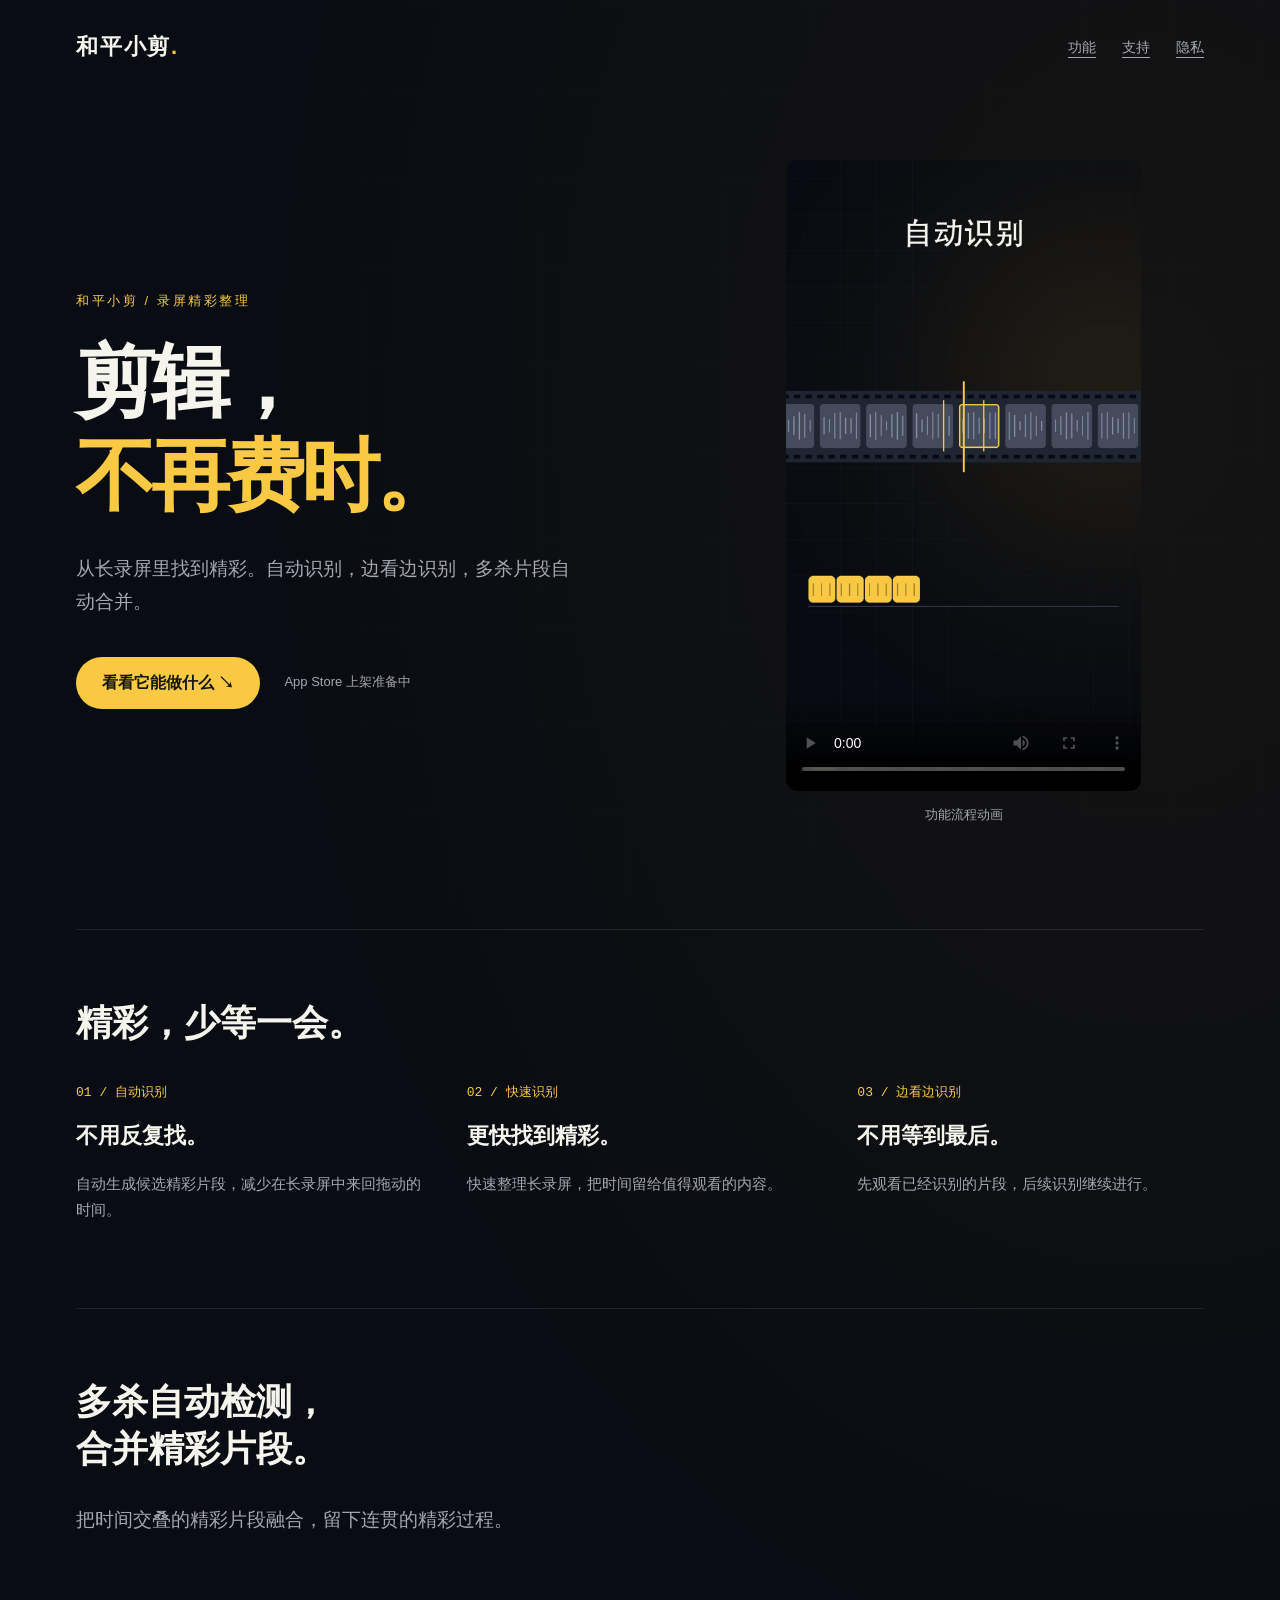
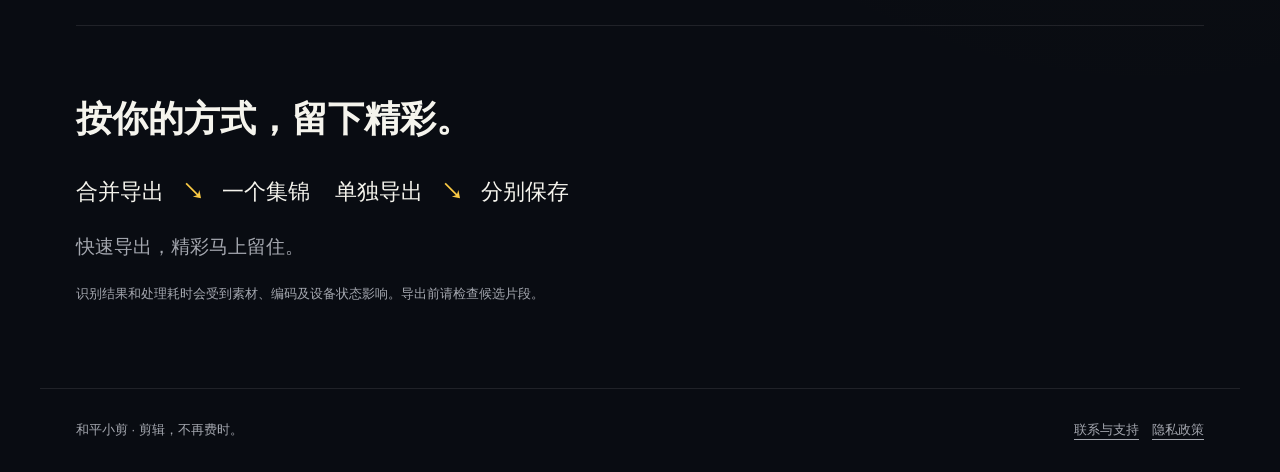
==== index.html @ c0dd71f7 "Publish Peace Highlights product support and privacy website" ====
<!doctype html><html lang="zh-CN"><head><meta charset="utf-8"><meta name="viewport" content="width=device-width,initial-scale=1"><meta name="theme-color" content="#090c12"><meta name="description" content="自动识别精彩，边看边识别，多杀片段自动合并。和平小剪产品介绍与支持。"><title>和平小剪｜剪辑，不再费时。</title><link rel="stylesheet" href="style.css"></head><body><nav><a class="brand" href="./">和平小剪<span style="color:var(--gold)">.</span></a><div class="links"><a href="./#features">功能</a><a href="support.html">支持</a><a href="privacy.html">隐私</a></div></nav><main><section class="hero"><div><div class="eyebrow">和平小剪 / 录屏精彩整理</div><h1>剪辑，<br><em>不再费时。</em></h1><p class="lead">从长录屏里找到精彩。自动识别，边看边识别，多杀片段自动合并。</p><div class="actions"><a class="button" href="#features">看看它能做什么 ↘</a><span class="status">App Store 上架准备中</span></div></div><div><video controls playsinline preload="metadata" poster="assets/poster.jpg" aria-label="和平小剪功能宣传动画"><source src="assets/promo.mp4" type="video/mp4">你的浏览器暂不支持视频播放。</video><p class="mini" style="text-align:center">功能流程动画</p></div></section><section id="features" class="section"><h2>精彩，少等一会。</h2><div class="feature-grid"><article class="feature"><span class="num">01 / 自动识别</span><h3>不用反复找。</h3><p>自动生成候选精彩片段，减少在长录屏中来回拖动的时间。</p></article><article class="feature"><span class="num">02 / 快速识别</span><h3>更快找到精彩。</h3><p>快速整理长录屏，把时间留给值得观看的内容。</p></article><article class="feature"><span class="num">03 / 边看边识别</span><h3>不用等到最后。</h3><p>先观看已经识别的片段，后续识别继续进行。</p></article></div></section><section class="section"><h2>多杀自动检测，<br>合并精彩片段。</h2><p class="lead">把时间交叠的精彩片段融合，留下连贯的精彩过程。</p></section><section class="section"><h2>按你的方式，留下精彩。</h2><div class="export"><span>合并导出 <b>↘</b> 一个集锦</span><span>单独导出 <b>↘</b> 分别保存</span></div><p class="lead">快速导出，精彩马上留住。</p><p class="mini">识别结果和处理耗时会受到素材、编码及设备状态影响。导出前请检查候选片段。</p></section></main><footer><span>和平小剪 · 剪辑，不再费时。</span><span><a href="support.html">联系与支持</a>　<a href="privacy.html">隐私政策</a></span></footer></body></html>
---- style.css ----
@charset "UTF-8";:root{--gold:#f9c944;--muted:#a4a7af;--ink:#090c12;--line:#ffffff18}*{box-sizing:border-box}html{scroll-behavior:smooth}body{margin:0;color:#f5f4ed;background:radial-gradient(ellipse at 90% 20%,#8b602318,transparent 55%),#090c12;font-family:-apple-system,BlinkMacSystemFont,"PingFang SC",sans-serif;line-height:1.75}body:before{content:"";position:fixed;inset:0;pointer-events:none;background-image:linear-gradient(#ffffff03 1px,transparent 1px),linear-gradient(90deg,#ffffff03 1px,transparent 1px);background-size:90px 90px;z-index:-1}a{color:inherit;text-underline-offset:5px}a:hover{color:var(--gold)}nav{max-width:1200px;margin:auto;padding:28px 36px;display:flex;justify-content:space-between;align-items:center;gap:20px}nav .brand{font-weight:700;font-size:22px;text-decoration:none;letter-spacing:.08em}nav .links{display:flex;gap:26px;font-size:14px;color:var(--muted)}main{max-width:1200px;margin:auto;padding:0 36px}.hero{display:grid;grid-template-columns:1.2fr 1fr;gap:70px;align-items:center;min-height:760px;padding:65px 0 90px}.eyebrow{color:var(--gold);font-size:13px;letter-spacing:.2em}h1{font-size:clamp(48px,6.2vw,86px);line-height:1.18;letter-spacing:-.05em;margin:22px 0 30px;font-weight:650}h1 em{color:var(--gold);font-style:normal}.lead{font-size:19px;color:var(--muted);max-width:500px}.actions{display:flex;gap:24px;align-items:center;flex-wrap:wrap;margin-top:38px}.button{display:inline-block;border-radius:99px;background:var(--gold);color:#17160f;padding:12px 26px;text-decoration:none;font-weight:650}.button:hover{color:#17160f;background:#ffdc75}.status{font-size:13px;color:var(--muted)}video{display:block;width:min(100%,355px);margin:auto;max-height:680px;background:transparent;object-fit:contain;border-radius:12px}.section{border-top:1px solid var(--line);padding:70px 0}.section h2{font-size:36px;margin:0 0 30px;line-height:1.3}.feature-grid{display:grid;grid-template-columns:repeat(3,1fr);gap:44px}.feature .num{font-family:monospace;color:var(--gold);font-size:13px}.feature h3{font-size:22px;margin:12px 0}.feature p{font-size:15px;color:var(--muted)}.export{display:flex;gap:25px;flex-wrap:wrap}.export span{font-size:22px}.export b{color:var(--gold);padding:0 12px}footer{max-width:1200px;margin:auto;border-top:1px solid var(--line);padding:30px 36px;color:var(--muted);font-size:13px;display:flex;justify-content:space-between;flex-wrap:wrap;gap:20px}.doc{max-width:830px;margin:60px auto 100px}.doc h1{font-size:50px;letter-spacing:-.02em}.doc h2{font-size:24px;margin:40px 0 14px}.doc p,.doc li{color:#c1c4cb}.doc .date{color:var(--gold);font-size:14px}.contact{font-size:22px;word-break:break-all}.notice{border-left:2px solid var(--gold);padding-left:20px}.faq details{padding:22px 0;border-bottom:1px solid var(--line)}summary{cursor:pointer;font-size:19px}.faq p{max-width:720px}.mini{color:var(--muted);font-size:13px}@media(max-width:760px){nav{padding:22px}.links{gap:16px!important}main{padding:0 24px}.hero{grid-template-columns:1fr;gap:45px;padding:55px 0;min-height:0}h1{font-size:58px}.lead{font-size:17px}video{width:80%;max-height:650px}.feature-grid{grid-template-columns:1fr;gap:25px}.section{padding:50px 0}.doc{margin:35px auto 65px}.doc h1{font-size:38px}footer{padding:28px 24px}}@media(prefers-reduced-motion:reduce){html{scroll-behavior:auto}}
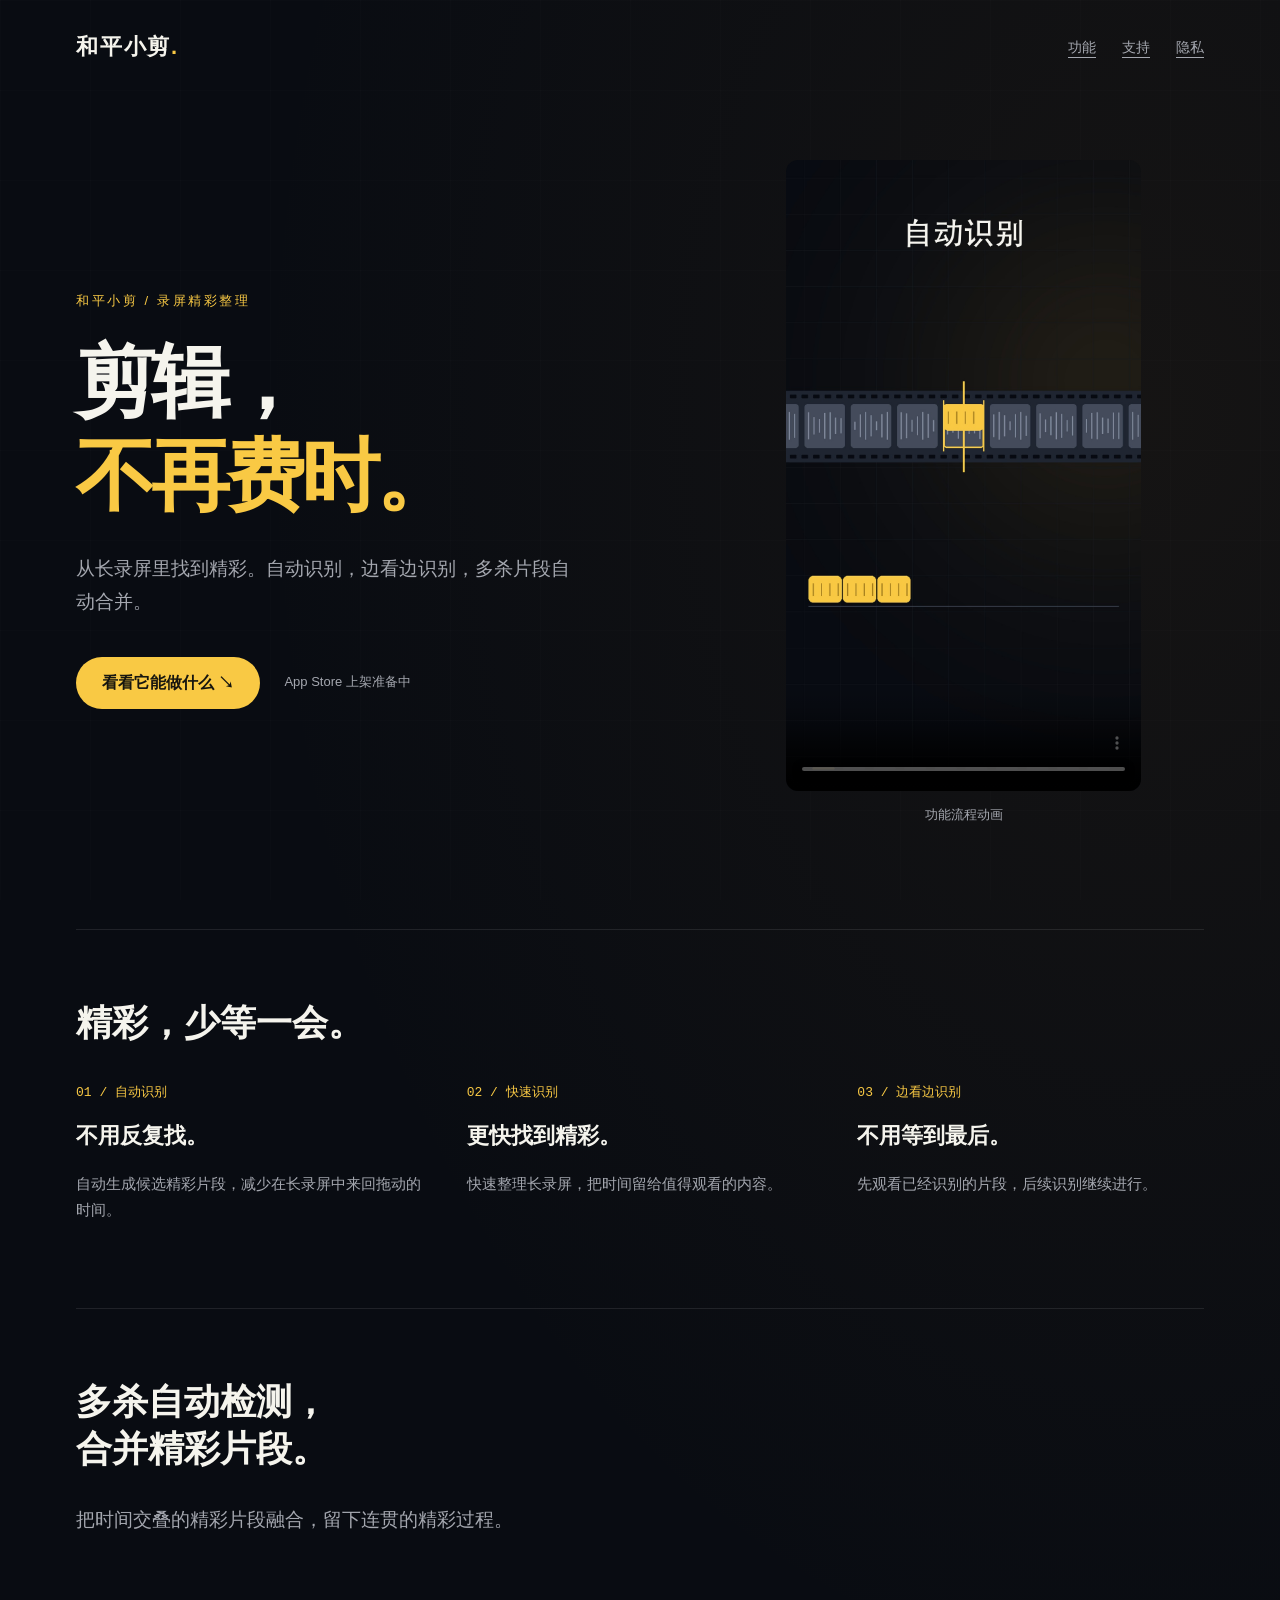
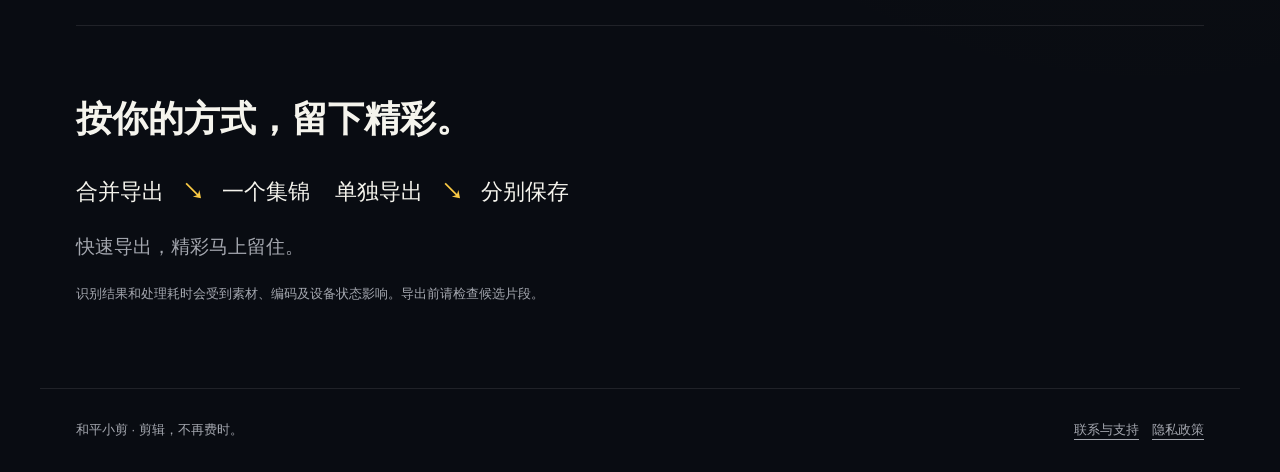
==== commit c6f51bb5: "Align music and animation beats and add continuous progress pitch rise" ====
--- a/index.html
+++ b/index.html
@@ -1 +1 @@
-<!doctype html><html lang="zh-CN"><head><meta charset="utf-8"><meta name="viewport" content="width=device-width,initial-scale=1"><meta name="theme-color" content="#090c12"><meta name="description" content="自动识别精彩，边看边识别，多杀片段自动合并。和平小剪产品介绍与支持。"><title>和平小剪｜剪辑，不再费时。</title><link rel="stylesheet" href="style.css"></head><body><nav><a class="brand" href="./">和平小剪<span style="color:var(--gold)">.</span></a><div class="links"><a href="./#features">功能</a><a href="support.html">支持</a><a href="privacy.html">隐私</a></div></nav><main><section class="hero"><div><div class="eyebrow">和平小剪 / 录屏精彩整理</div><h1>剪辑，<br><em>不再费时。</em></h1><p class="lead">从长录屏里找到精彩。自动识别，边看边识别，多杀片段自动合并。</p><div class="actions"><a class="button" href="#features">看看它能做什么 ↘</a><span class="status">App Store 上架准备中</span></div></div><div><video controls playsinline preload="metadata" poster="assets/poster.jpg" aria-label="和平小剪功能宣传动画"><source src="assets/promo.mp4" type="video/mp4">你的浏览器暂不支持视频播放。</video><p class="mini" style="text-align:center">功能流程动画</p></div></section><section id="features" class="section"><h2>精彩，少等一会。</h2><div class="feature-grid"><article class="feature"><span class="num">01 / 自动识别</span><h3>不用反复找。</h3><p>自动生成候选精彩片段，减少在长录屏中来回拖动的时间。</p></article><article class="feature"><span class="num">02 / 快速识别</span><h3>更快找到精彩。</h3><p>快速整理长录屏，把时间留给值得观看的内容。</p></article><article class="feature"><span class="num">03 / 边看边识别</span><h3>不用等到最后。</h3><p>先观看已经识别的片段，后续识别继续进行。</p></article></div></section><section class="section"><h2>多杀自动检测，<br>合并精彩片段。</h2><p class="lead">把时间交叠的精彩片段融合，留下连贯的精彩过程。</p></section><section class="section"><h2>按你的方式，留下精彩。</h2><div class="export"><span>合并导出 <b>↘</b> 一个集锦</span><span>单独导出 <b>↘</b> 分别保存</span></div><p class="lead">快速导出，精彩马上留住。</p><p class="mini">识别结果和处理耗时会受到素材、编码及设备状态影响。导出前请检查候选片段。</p></section></main><footer><span>和平小剪 · 剪辑，不再费时。</span><span><a href="support.html">联系与支持</a>　<a href="privacy.html">隐私政策</a></span></footer></body></html>+<!doctype html><html lang="zh-CN"><head><meta charset="utf-8"><meta name="viewport" content="width=device-width,initial-scale=1"><meta name="theme-color" content="#090c12"><meta name="description" content="自动识别精彩，边看边识别，多杀片段自动合并。和平小剪产品介绍与支持。"><title>和平小剪｜剪辑，不再费时。</title><link rel="stylesheet" href="style.css"></head><body><nav><a class="brand" href="./">和平小剪<span style="color:var(--gold)">.</span></a><div class="links"><a href="./#features">功能</a><a href="support.html">支持</a><a href="privacy.html">隐私</a></div></nav><main><section class="hero"><div><div class="eyebrow">和平小剪 / 录屏精彩整理</div><h1>剪辑，<br><em>不再费时。</em></h1><p class="lead">从长录屏里找到精彩。自动识别，边看边识别，多杀片段自动合并。</p><div class="actions"><a class="button" href="#features">看看它能做什么 ↘</a><span class="status">App Store 上架准备中</span></div></div><div><video controls playsinline preload="metadata" poster="assets/poster.jpg" aria-label="和平小剪功能宣传动画"><source src="assets/promo.mp4?v=music12" type="video/mp4">你的浏览器暂不支持视频播放。</video><p class="mini" style="text-align:center">功能流程动画</p></div></section><section id="features" class="section"><h2>精彩，少等一会。</h2><div class="feature-grid"><article class="feature"><span class="num">01 / 自动识别</span><h3>不用反复找。</h3><p>自动生成候选精彩片段，减少在长录屏中来回拖动的时间。</p></article><article class="feature"><span class="num">02 / 快速识别</span><h3>更快找到精彩。</h3><p>快速整理长录屏，把时间留给值得观看的内容。</p></article><article class="feature"><span class="num">03 / 边看边识别</span><h3>不用等到最后。</h3><p>先观看已经识别的片段，后续识别继续进行。</p></article></div></section><section class="section"><h2>多杀自动检测，<br>合并精彩片段。</h2><p class="lead">把时间交叠的精彩片段融合，留下连贯的精彩过程。</p></section><section class="section"><h2>按你的方式，留下精彩。</h2><div class="export"><span>合并导出 <b>↘</b> 一个集锦</span><span>单独导出 <b>↘</b> 分别保存</span></div><p class="lead">快速导出，精彩马上留住。</p><p class="mini">识别结果和处理耗时会受到素材、编码及设备状态影响。导出前请检查候选片段。</p></section></main><footer><span>和平小剪 · 剪辑，不再费时。</span><span><a href="support.html">联系与支持</a>　<a href="privacy.html">隐私政策</a></span></footer></body></html>
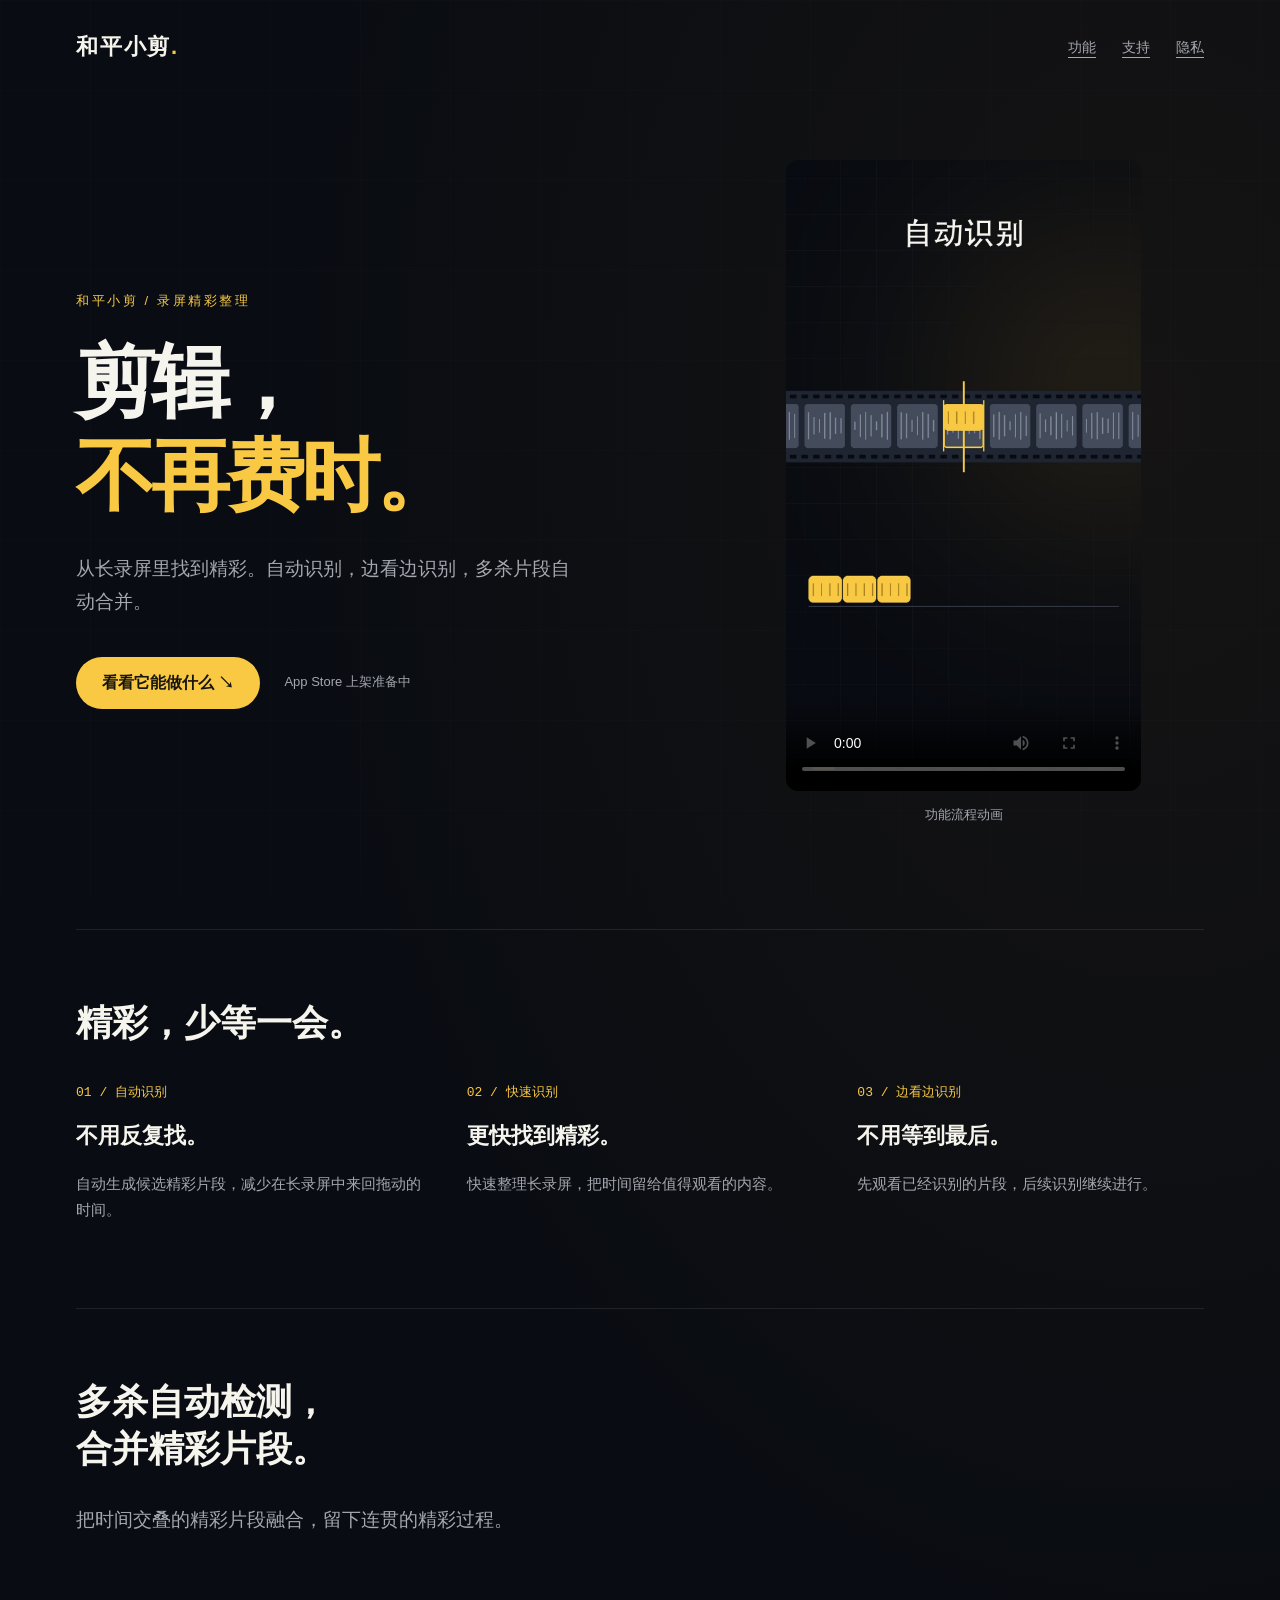
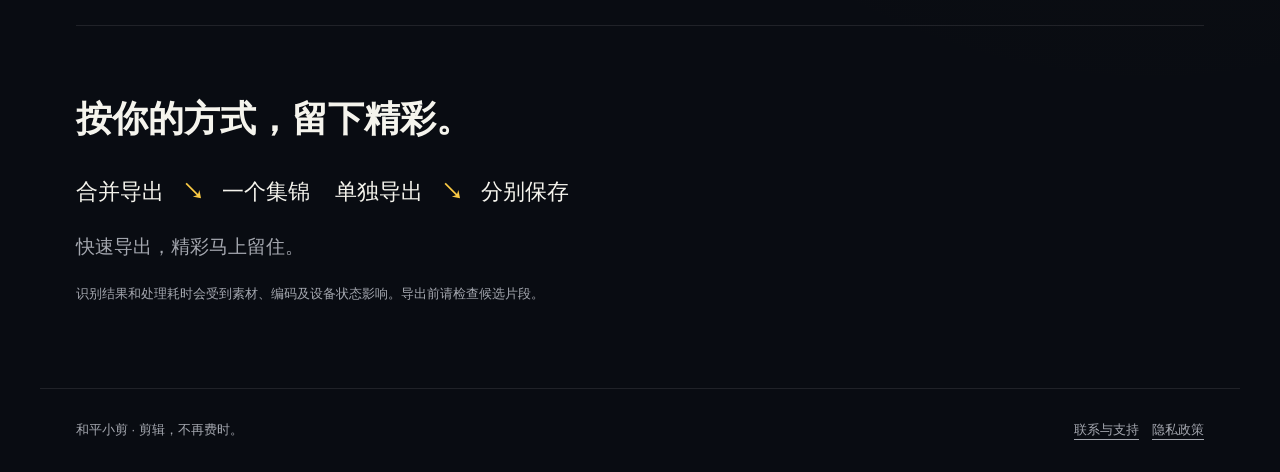
==== commit d05d96ee: "Differentiate the three progress sounds and soften recurring instruments" ====
--- a/index.html
+++ b/index.html
@@ -1 +1 @@
-<!doctype html><html lang="zh-CN"><head><meta charset="utf-8"><meta name="viewport" content="width=device-width,initial-scale=1"><meta name="theme-color" content="#090c12"><meta name="description" content="自动识别精彩，边看边识别，多杀片段自动合并。和平小剪产品介绍与支持。"><title>和平小剪｜剪辑，不再费时。</title><link rel="stylesheet" href="style.css"></head><body><nav><a class="brand" href="./">和平小剪<span style="color:var(--gold)">.</span></a><div class="links"><a href="./#features">功能</a><a href="support.html">支持</a><a href="privacy.html">隐私</a></div></nav><main><section class="hero"><div><div class="eyebrow">和平小剪 / 录屏精彩整理</div><h1>剪辑，<br><em>不再费时。</em></h1><p class="lead">从长录屏里找到精彩。自动识别，边看边识别，多杀片段自动合并。</p><div class="actions"><a class="button" href="#features">看看它能做什么 ↘</a><span class="status">App Store 上架准备中</span></div></div><div><video controls playsinline preload="metadata" poster="assets/poster.jpg" aria-label="和平小剪功能宣传动画"><source src="assets/promo.mp4?v=music12" type="video/mp4">你的浏览器暂不支持视频播放。</video><p class="mini" style="text-align:center">功能流程动画</p></div></section><section id="features" class="section"><h2>精彩，少等一会。</h2><div class="feature-grid"><article class="feature"><span class="num">01 / 自动识别</span><h3>不用反复找。</h3><p>自动生成候选精彩片段，减少在长录屏中来回拖动的时间。</p></article><article class="feature"><span class="num">02 / 快速识别</span><h3>更快找到精彩。</h3><p>快速整理长录屏，把时间留给值得观看的内容。</p></article><article class="feature"><span class="num">03 / 边看边识别</span><h3>不用等到最后。</h3><p>先观看已经识别的片段，后续识别继续进行。</p></article></div></section><section class="section"><h2>多杀自动检测，<br>合并精彩片段。</h2><p class="lead">把时间交叠的精彩片段融合，留下连贯的精彩过程。</p></section><section class="section"><h2>按你的方式，留下精彩。</h2><div class="export"><span>合并导出 <b>↘</b> 一个集锦</span><span>单独导出 <b>↘</b> 分别保存</span></div><p class="lead">快速导出，精彩马上留住。</p><p class="mini">识别结果和处理耗时会受到素材、编码及设备状态影响。导出前请检查候选片段。</p></section></main><footer><span>和平小剪 · 剪辑，不再费时。</span><span><a href="support.html">联系与支持</a>　<a href="privacy.html">隐私政策</a></span></footer></body></html>+<!doctype html><html lang="zh-CN"><head><meta charset="utf-8"><meta name="viewport" content="width=device-width,initial-scale=1"><meta name="theme-color" content="#090c12"><meta name="description" content="自动识别精彩，边看边识别，多杀片段自动合并。和平小剪产品介绍与支持。"><title>和平小剪｜剪辑，不再费时。</title><link rel="stylesheet" href="style.css"></head><body><nav><a class="brand" href="./">和平小剪<span style="color:var(--gold)">.</span></a><div class="links"><a href="./#features">功能</a><a href="support.html">支持</a><a href="privacy.html">隐私</a></div></nav><main><section class="hero"><div><div class="eyebrow">和平小剪 / 录屏精彩整理</div><h1>剪辑，<br><em>不再费时。</em></h1><p class="lead">从长录屏里找到精彩。自动识别，边看边识别，多杀片段自动合并。</p><div class="actions"><a class="button" href="#features">看看它能做什么 ↘</a><span class="status">App Store 上架准备中</span></div></div><div><video controls playsinline preload="metadata" poster="assets/poster.jpg" aria-label="和平小剪功能宣传动画"><source src="assets/promo.mp4?v=music13" type="video/mp4">你的浏览器暂不支持视频播放。</video><p class="mini" style="text-align:center">功能流程动画</p></div></section><section id="features" class="section"><h2>精彩，少等一会。</h2><div class="feature-grid"><article class="feature"><span class="num">01 / 自动识别</span><h3>不用反复找。</h3><p>自动生成候选精彩片段，减少在长录屏中来回拖动的时间。</p></article><article class="feature"><span class="num">02 / 快速识别</span><h3>更快找到精彩。</h3><p>快速整理长录屏，把时间留给值得观看的内容。</p></article><article class="feature"><span class="num">03 / 边看边识别</span><h3>不用等到最后。</h3><p>先观看已经识别的片段，后续识别继续进行。</p></article></div></section><section class="section"><h2>多杀自动检测，<br>合并精彩片段。</h2><p class="lead">把时间交叠的精彩片段融合，留下连贯的精彩过程。</p></section><section class="section"><h2>按你的方式，留下精彩。</h2><div class="export"><span>合并导出 <b>↘</b> 一个集锦</span><span>单独导出 <b>↘</b> 分别保存</span></div><p class="lead">快速导出，精彩马上留住。</p><p class="mini">识别结果和处理耗时会受到素材、编码及设备状态影响。导出前请检查候选片段。</p></section></main><footer><span>和平小剪 · 剪辑，不再费时。</span><span><a href="support.html">联系与支持</a>　<a href="privacy.html">隐私政策</a></span></footer></body></html>
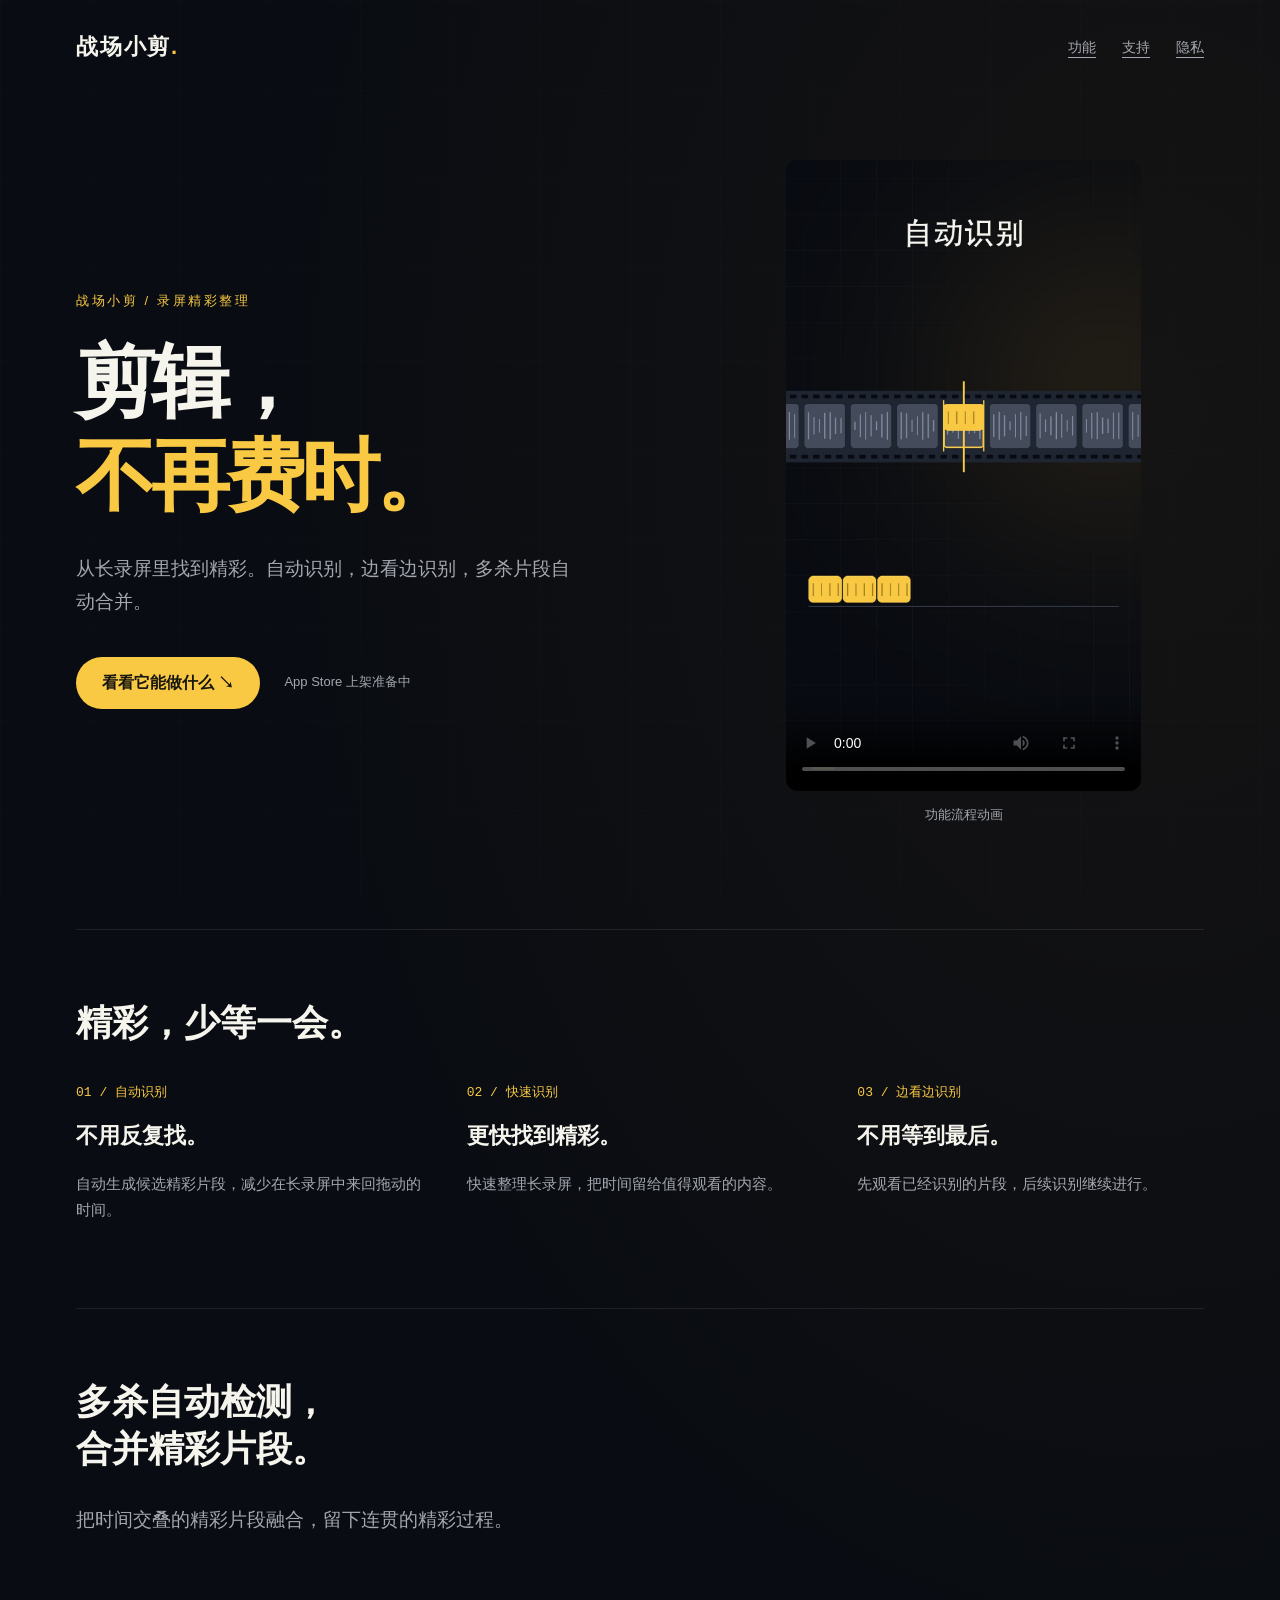
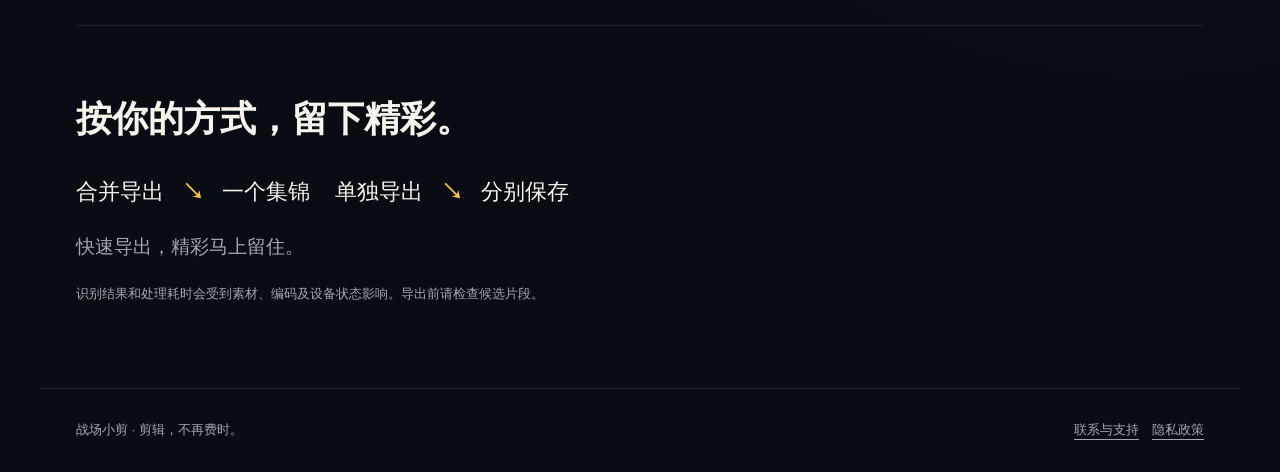
==== commit 761ed048: "content: 产品名改为 战场小剪（英文 Shooter Snip），审核用支持与隐私页同步" ====
--- a/index.html
+++ b/index.html
@@ -1 +1 @@
-<!doctype html><html lang="zh-CN"><head><meta charset="utf-8"><meta name="viewport" content="width=device-width,initial-scale=1"><meta name="theme-color" content="#090c12"><meta name="description" content="自动识别精彩，边看边识别，多杀片段自动合并。和平小剪产品介绍与支持。"><title>和平小剪｜剪辑，不再费时。</title><link rel="stylesheet" href="style.css"></head><body><nav><a class="brand" href="./">和平小剪<span style="color:var(--gold)">.</span></a><div class="links"><a href="./#features">功能</a><a href="support.html">支持</a><a href="privacy.html">隐私</a></div></nav><main><section class="hero"><div><div class="eyebrow">和平小剪 / 录屏精彩整理</div><h1>剪辑，<br><em>不再费时。</em></h1><p class="lead">从长录屏里找到精彩。自动识别，边看边识别，多杀片段自动合并。</p><div class="actions"><a class="button" href="#features">看看它能做什么 ↘</a><span class="status">App Store 上架准备中</span></div></div><div><video controls playsinline preload="metadata" poster="assets/poster.jpg" aria-label="和平小剪功能宣传动画"><source src="assets/promo.mp4?v=music13" type="video/mp4">你的浏览器暂不支持视频播放。</video><p class="mini" style="text-align:center">功能流程动画</p></div></section><section id="features" class="section"><h2>精彩，少等一会。</h2><div class="feature-grid"><article class="feature"><span class="num">01 / 自动识别</span><h3>不用反复找。</h3><p>自动生成候选精彩片段，减少在长录屏中来回拖动的时间。</p></article><article class="feature"><span class="num">02 / 快速识别</span><h3>更快找到精彩。</h3><p>快速整理长录屏，把时间留给值得观看的内容。</p></article><article class="feature"><span class="num">03 / 边看边识别</span><h3>不用等到最后。</h3><p>先观看已经识别的片段，后续识别继续进行。</p></article></div></section><section class="section"><h2>多杀自动检测，<br>合并精彩片段。</h2><p class="lead">把时间交叠的精彩片段融合，留下连贯的精彩过程。</p></section><section class="section"><h2>按你的方式，留下精彩。</h2><div class="export"><span>合并导出 <b>↘</b> 一个集锦</span><span>单独导出 <b>↘</b> 分别保存</span></div><p class="lead">快速导出，精彩马上留住。</p><p class="mini">识别结果和处理耗时会受到素材、编码及设备状态影响。导出前请检查候选片段。</p></section></main><footer><span>和平小剪 · 剪辑，不再费时。</span><span><a href="support.html">联系与支持</a>　<a href="privacy.html">隐私政策</a></span></footer></body></html>+<!doctype html><html lang="zh-CN"><head><meta charset="utf-8"><meta name="viewport" content="width=device-width,initial-scale=1"><meta name="theme-color" content="#090c12"><meta name="description" content="自动识别精彩，边看边识别，多杀片段自动合并。战场小剪产品介绍与支持。"><title>战场小剪｜剪辑，不再费时。</title><link rel="stylesheet" href="style.css"></head><body><nav><a class="brand" href="./">战场小剪<span style="color:var(--gold)">.</span></a><div class="links"><a href="./#features">功能</a><a href="support.html">支持</a><a href="privacy.html">隐私</a></div></nav><main><section class="hero"><div><div class="eyebrow">战场小剪 / 录屏精彩整理</div><h1>剪辑，<br><em>不再费时。</em></h1><p class="lead">从长录屏里找到精彩。自动识别，边看边识别，多杀片段自动合并。</p><div class="actions"><a class="button" href="#features">看看它能做什么 ↘</a><span class="status">App Store 上架准备中</span></div></div><div><video controls playsinline preload="metadata" poster="assets/poster.jpg" aria-label="战场小剪功能宣传动画"><source src="assets/promo.mp4?v=music13" type="video/mp4">你的浏览器暂不支持视频播放。</video><p class="mini" style="text-align:center">功能流程动画</p></div></section><section id="features" class="section"><h2>精彩，少等一会。</h2><div class="feature-grid"><article class="feature"><span class="num">01 / 自动识别</span><h3>不用反复找。</h3><p>自动生成候选精彩片段，减少在长录屏中来回拖动的时间。</p></article><article class="feature"><span class="num">02 / 快速识别</span><h3>更快找到精彩。</h3><p>快速整理长录屏，把时间留给值得观看的内容。</p></article><article class="feature"><span class="num">03 / 边看边识别</span><h3>不用等到最后。</h3><p>先观看已经识别的片段，后续识别继续进行。</p></article></div></section><section class="section"><h2>多杀自动检测，<br>合并精彩片段。</h2><p class="lead">把时间交叠的精彩片段融合，留下连贯的精彩过程。</p></section><section class="section"><h2>按你的方式，留下精彩。</h2><div class="export"><span>合并导出 <b>↘</b> 一个集锦</span><span>单独导出 <b>↘</b> 分别保存</span></div><p class="lead">快速导出，精彩马上留住。</p><p class="mini">识别结果和处理耗时会受到素材、编码及设备状态影响。导出前请检查候选片段。</p></section></main><footer><span>战场小剪 · 剪辑，不再费时。</span><span><a href="support.html">联系与支持</a>　<a href="privacy.html">隐私政策</a></span></footer></body></html>
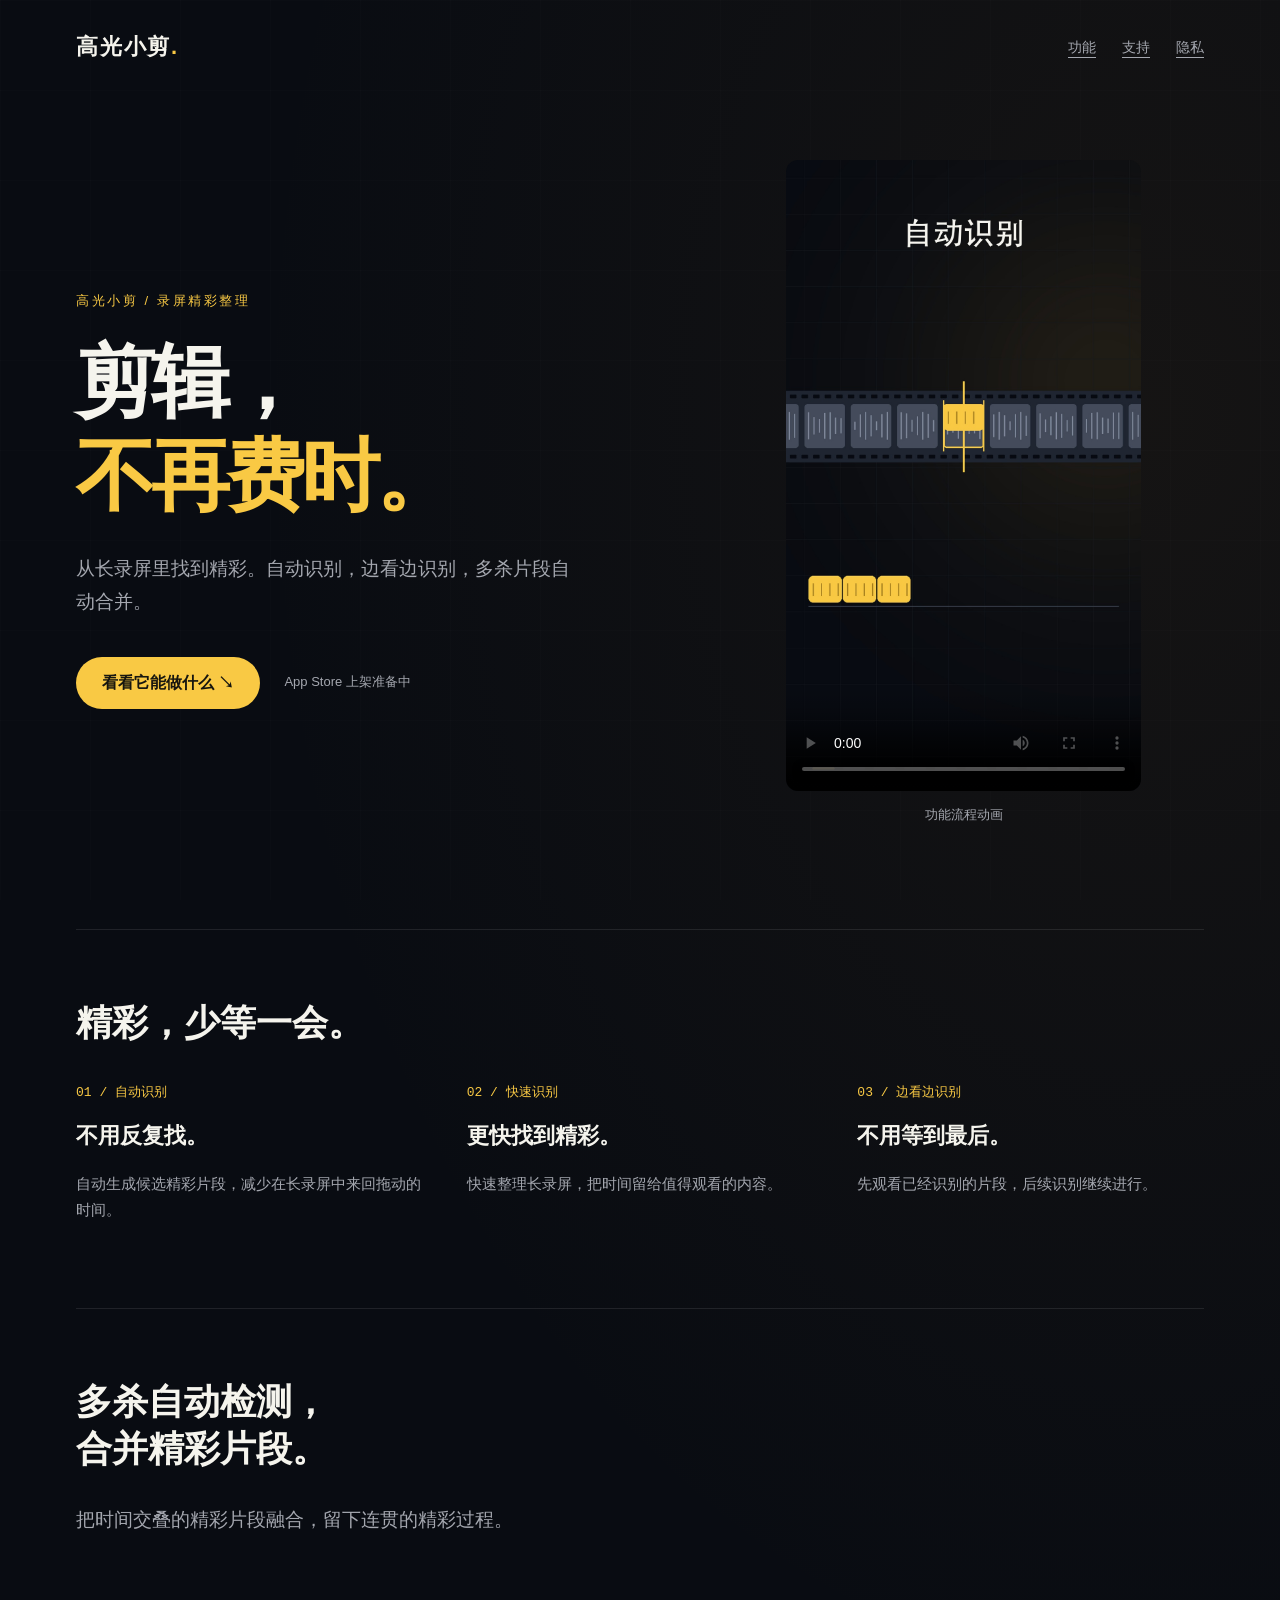
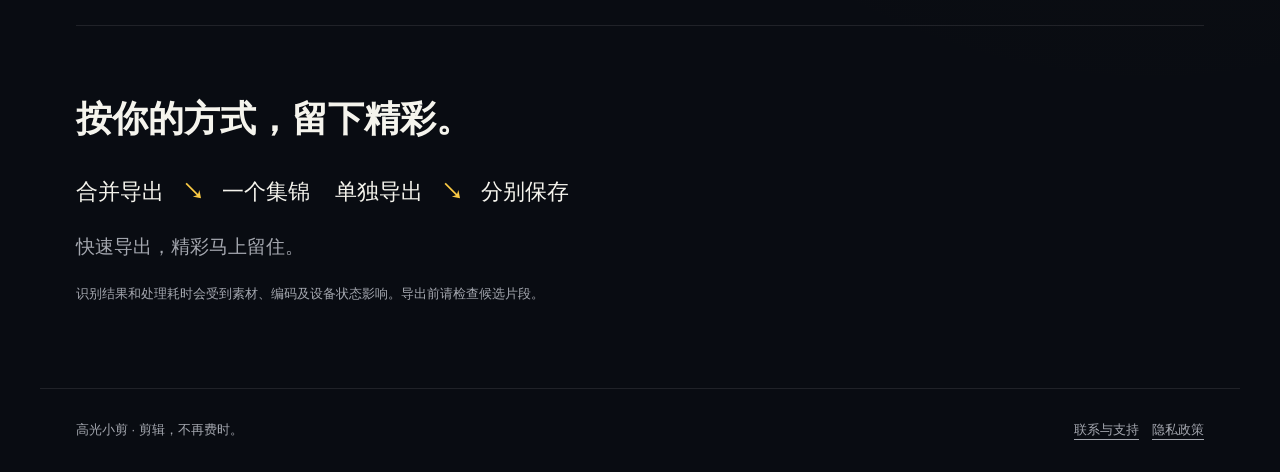
==== commit a96aeecb: "content: 应用名更新为 高光小剪 / Highlight Snip" ====
--- a/index.html
+++ b/index.html
@@ -1 +1 @@
-<!doctype html><html lang="zh-CN"><head><meta charset="utf-8"><meta name="viewport" content="width=device-width,initial-scale=1"><meta name="theme-color" content="#090c12"><meta name="description" content="自动识别精彩，边看边识别，多杀片段自动合并。战场小剪产品介绍与支持。"><title>战场小剪｜剪辑，不再费时。</title><link rel="stylesheet" href="style.css"></head><body><nav><a class="brand" href="./">战场小剪<span style="color:var(--gold)">.</span></a><div class="links"><a href="./#features">功能</a><a href="support.html">支持</a><a href="privacy.html">隐私</a></div></nav><main><section class="hero"><div><div class="eyebrow">战场小剪 / 录屏精彩整理</div><h1>剪辑，<br><em>不再费时。</em></h1><p class="lead">从长录屏里找到精彩。自动识别，边看边识别，多杀片段自动合并。</p><div class="actions"><a class="button" href="#features">看看它能做什么 ↘</a><span class="status">App Store 上架准备中</span></div></div><div><video controls playsinline preload="metadata" poster="assets/poster.jpg" aria-label="战场小剪功能宣传动画"><source src="assets/promo.mp4?v=music13" type="video/mp4">你的浏览器暂不支持视频播放。</video><p class="mini" style="text-align:center">功能流程动画</p></div></section><section id="features" class="section"><h2>精彩，少等一会。</h2><div class="feature-grid"><article class="feature"><span class="num">01 / 自动识别</span><h3>不用反复找。</h3><p>自动生成候选精彩片段，减少在长录屏中来回拖动的时间。</p></article><article class="feature"><span class="num">02 / 快速识别</span><h3>更快找到精彩。</h3><p>快速整理长录屏，把时间留给值得观看的内容。</p></article><article class="feature"><span class="num">03 / 边看边识别</span><h3>不用等到最后。</h3><p>先观看已经识别的片段，后续识别继续进行。</p></article></div></section><section class="section"><h2>多杀自动检测，<br>合并精彩片段。</h2><p class="lead">把时间交叠的精彩片段融合，留下连贯的精彩过程。</p></section><section class="section"><h2>按你的方式，留下精彩。</h2><div class="export"><span>合并导出 <b>↘</b> 一个集锦</span><span>单独导出 <b>↘</b> 分别保存</span></div><p class="lead">快速导出，精彩马上留住。</p><p class="mini">识别结果和处理耗时会受到素材、编码及设备状态影响。导出前请检查候选片段。</p></section></main><footer><span>战场小剪 · 剪辑，不再费时。</span><span><a href="support.html">联系与支持</a>　<a href="privacy.html">隐私政策</a></span></footer></body></html>+<!doctype html><html lang="zh-CN"><head><meta charset="utf-8"><meta name="viewport" content="width=device-width,initial-scale=1"><meta name="theme-color" content="#090c12"><meta name="description" content="自动识别精彩，边看边识别，多杀片段自动合并。高光小剪产品介绍与支持。"><title>高光小剪｜剪辑，不再费时。</title><link rel="stylesheet" href="style.css"></head><body><nav><a class="brand" href="./">高光小剪<span style="color:var(--gold)">.</span></a><div class="links"><a href="./#features">功能</a><a href="support.html">支持</a><a href="privacy.html">隐私</a></div></nav><main><section class="hero"><div><div class="eyebrow">高光小剪 / 录屏精彩整理</div><h1>剪辑，<br><em>不再费时。</em></h1><p class="lead">从长录屏里找到精彩。自动识别，边看边识别，多杀片段自动合并。</p><div class="actions"><a class="button" href="#features">看看它能做什么 ↘</a><span class="status">App Store 上架准备中</span></div></div><div><video controls playsinline preload="metadata" poster="assets/poster.jpg" aria-label="高光小剪功能宣传动画"><source src="assets/promo.mp4?v=music13" type="video/mp4">你的浏览器暂不支持视频播放。</video><p class="mini" style="text-align:center">功能流程动画</p></div></section><section id="features" class="section"><h2>精彩，少等一会。</h2><div class="feature-grid"><article class="feature"><span class="num">01 / 自动识别</span><h3>不用反复找。</h3><p>自动生成候选精彩片段，减少在长录屏中来回拖动的时间。</p></article><article class="feature"><span class="num">02 / 快速识别</span><h3>更快找到精彩。</h3><p>快速整理长录屏，把时间留给值得观看的内容。</p></article><article class="feature"><span class="num">03 / 边看边识别</span><h3>不用等到最后。</h3><p>先观看已经识别的片段，后续识别继续进行。</p></article></div></section><section class="section"><h2>多杀自动检测，<br>合并精彩片段。</h2><p class="lead">把时间交叠的精彩片段融合，留下连贯的精彩过程。</p></section><section class="section"><h2>按你的方式，留下精彩。</h2><div class="export"><span>合并导出 <b>↘</b> 一个集锦</span><span>单独导出 <b>↘</b> 分别保存</span></div><p class="lead">快速导出，精彩马上留住。</p><p class="mini">识别结果和处理耗时会受到素材、编码及设备状态影响。导出前请检查候选片段。</p></section></main><footer><span>高光小剪 · 剪辑，不再费时。</span><span><a href="support.html">联系与支持</a>　<a href="privacy.html">隐私政策</a></span></footer></body></html>
